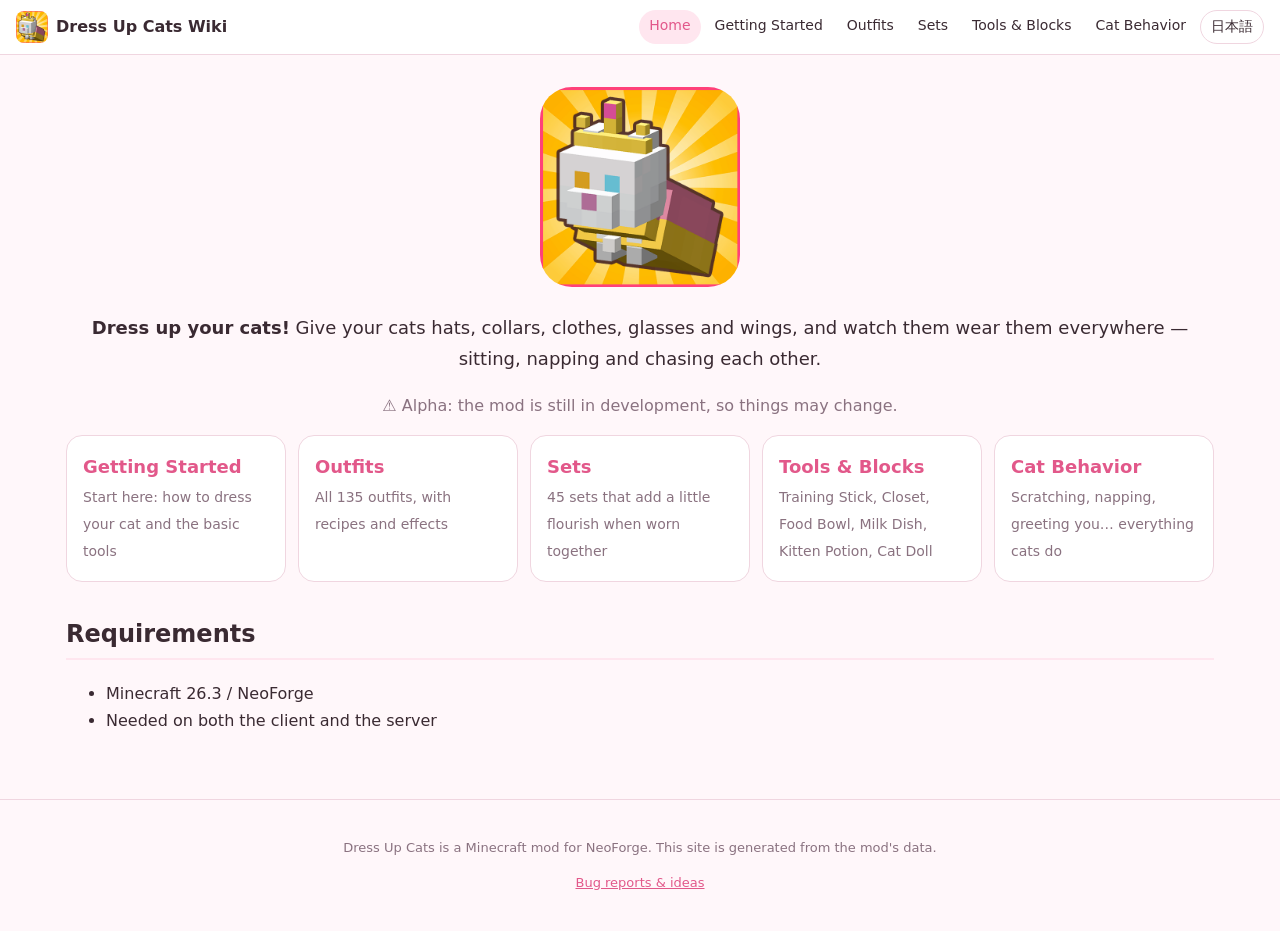
==== en/index.html @ b52ef689 "Jetpack; strays no longer spawn dressed" ====
<!doctype html>
<html lang="en"><head><meta charset="utf-8"><meta name="viewport" content="width=device-width,initial-scale=1">
<title>Dress Up Cats Wiki</title><link rel="icon" href="../img/logo.png"><link rel="stylesheet" href="../style.css"></head>
<body><header><a class="brand" href="index.html"><img src="../img/logo.png" alt="">Dress Up Cats Wiki</a>
<nav><a href="index.html" class=on>Home</a><a href="guide.html">Getting Started</a><a href="outfits.html">Outfits</a><a href="sets.html">Sets</a><a href="items.html">Tools &amp; Blocks</a><a href="cats.html">Cat Behavior</a><a class="lang" href="../ja/index.html">日本語</a></nav></header>
<main><div class="hero"><img src="../img/logo.png" alt=""></div>
<p class="lead"><b>Dress up your cats!</b> Give your cats hats, collars, clothes, glasses and wings, and watch them wear them everywhere — sitting, napping and chasing each other.</p>
<p class="note">⚠️ Alpha: the mod is still in development, so things may change.</p>
<ul class="tiles">
<li><a href="guide.html"><b>Getting Started</b><span>Start here: how to dress your cat and the basic tools</span></a></li>
<li><a href="outfits.html"><b>Outfits</b><span>All 135 outfits, with recipes and effects</span></a></li>
<li><a href="sets.html"><b>Sets</b><span>45 sets that add a little flourish when worn together</span></a></li>
<li><a href="items.html"><b>Tools & Blocks</b><span>Training Stick, Closet, Food Bowl, Milk Dish, Kitten Potion, Cat Doll</span></a></li>
<li><a href="cats.html"><b>Cat Behavior</b><span>Scratching, napping, greeting you… everything cats do</span></a></li>
</ul>
<h2>Requirements</h2>
<ul><li>Minecraft 26.3 / NeoForge</li><li>Needed on both the client and the server</li></ul>
</main>
<footer><p>Dress Up Cats is a Minecraft mod for NeoForge. This site is generated from the mod&#x27;s data.</p><p><a href="https://github.com/n1001c/DressUpCats-wiki/issues">Bug reports &amp; ideas</a></p></footer>
<script src="../site.js"></script></body></html>
---- style.css ----
:root{--bg:#fff7fa;--card:#fff;--ink:#3a2a32;--mute:#8a7280;--line:#f0d6e0;--accent:#e2588a;--soft:#ffe6ef;--pic:#fdeef4}
@media (prefers-color-scheme:dark){:root{--bg:#1d171a;--card:#2a2226;--ink:#f3e6ec;--mute:#b49aa6;--line:#43363c;--accent:#ff86b0;--soft:#3a2a31;--pic:#33282d}}
*{box-sizing:border-box}body{margin:0;background:var(--bg);color:var(--ink);font:16px/1.7 system-ui,"Hiragino Sans","Yu Gothic UI",sans-serif}
a{color:var(--accent)}header{position:sticky;top:0;z-index:5;display:flex;flex-wrap:wrap;gap:8px 16px;align-items:center;justify-content:space-between;padding:10px 16px;background:var(--card);border-bottom:1px solid var(--line)}
.brand{display:flex;gap:8px;align-items:center;font-weight:700;color:var(--ink);text-decoration:none}.brand img{width:32px;height:32px;border-radius:8px}
nav{display:flex;flex-wrap:wrap;gap:4px}nav a{padding:4px 10px;border-radius:99px;text-decoration:none;color:var(--ink);font-size:14px}nav a.on,nav a:hover{background:var(--soft);color:var(--accent)}nav a.lang{border:1px solid var(--line)}
main{max-width:1180px;margin:0 auto;padding:16px 16px 48px}h1{font-size:28px;margin:12px 0}h2{margin-top:32px;border-bottom:2px solid var(--soft);padding-bottom:4px}
.hero{text-align:center}.hero img{width:200px;border-radius:32px;margin-top:16px}.lead{font-size:18px;text-align:center}.note{text-align:center;color:var(--mute)}
.tiles{list-style:none;padding:0;display:grid;grid-template-columns:repeat(auto-fill,minmax(220px,1fr));gap:12px}.tiles a{display:block;height:100%;padding:16px;border-radius:16px;background:var(--card);border:1px solid var(--line);text-decoration:none;color:var(--ink)}.tiles a:hover{border-color:var(--accent)}.tiles b{display:block;color:var(--accent);font-size:18px}.tiles span{font-size:14px;color:var(--mute)}
.filters{position:sticky;top:58px;z-index:4;display:flex;flex-wrap:wrap;gap:6px;padding:8px 0;background:var(--bg)}.filters input{flex:1 1 200px;padding:6px 12px;border-radius:99px;border:1px solid var(--line);background:var(--card);color:var(--ink);font:inherit}
.filters button{padding:4px 12px;border-radius:99px;border:1px solid var(--line);background:var(--card);color:var(--ink);font:inherit;cursor:pointer}.filters button.on{background:var(--accent);border-color:var(--accent);color:#fff}
.cards{display:grid;grid-template-columns:repeat(auto-fill,minmax(250px,1fr));gap:12px}.card{background:var(--card);border:1px solid var(--line);border-radius:16px;padding:12px;scroll-margin-top:120px}.card:target{outline:3px solid var(--accent)}
.pics{position:relative;background:var(--pic);border-radius:12px;text-align:center}.worn{width:180px;height:180px;display:block;margin:0 auto}.pics .icon{position:absolute;left:8px;bottom:8px;width:40px;height:40px;background:var(--card);border-radius:8px;padding:4px}
.icon{image-rendering:pixelated}.card h3{margin:8px 0 4px;font-size:17px}.card p{margin:2px 0;font-size:14px}
.tag{display:inline-block;font-size:12px;padding:0 8px;border-radius:99px;background:var(--soft);margin-right:4px}.effect{color:var(--ink)}
.recipe{margin-top:10px;font-size:13px}.craft{display:inline-flex;align-items:center;gap:8px;padding:6px;border-radius:6px;background:#c6c6c6}
.grid{display:grid;grid-template-columns:repeat(3,40px);grid-template-rows:repeat(3,40px);gap:2px}.grid span,.result{display:flex;align-items:center;justify-content:center;background:#8b8b8b;box-shadow:inset 2px 2px #373737,inset -2px -2px #fff}
.grid img{width:32px;height:32px;image-rendering:pixelated}.arrow{font-size:22px;color:#6b6b6b}.result{width:52px;height:52px}.result img{width:40px;height:40px}
.legend{list-style:none;margin:6px 0 0;padding:0}.legend li{display:flex;gap:6px;align-items:center;margin-bottom:2px;line-height:1.3}.legend img{width:22px;height:22px;image-rendering:pixelated;flex:none}.hint{color:var(--mute);margin:0}
.pieces{display:flex;flex-wrap:wrap;gap:6px;margin-top:6px}.piece{display:flex;align-items:center;gap:4px;font-size:13px;padding:2px 8px 2px 2px;border-radius:99px;background:var(--soft);text-decoration:none;color:var(--ink)}.piece img{width:24px;height:24px;image-rendering:pixelated}
.tool{display:flex;gap:16px;align-items:flex-start;background:var(--card);border:1px solid var(--line);border-radius:16px;padding:16px;margin-bottom:12px;scroll-margin-top:80px}.tool h2{margin-top:0;border:0}.icon.big{width:64px;height:64px;flex:none}
dl{display:grid;grid-template-columns:minmax(120px,240px) 1fr;gap:6px 16px}dt{font-weight:700}dd{margin:0}
table{border-collapse:collapse;width:100%;background:var(--card);border-radius:12px;overflow:hidden}td{padding:8px 12px;border-bottom:1px solid var(--line)}td.num{text-align:right;font-weight:700;color:var(--accent)}
footer{text-align:center;color:var(--mute);font-size:13px;padding:24px 16px;border-top:1px solid var(--line)}
@media (max-width:640px){dl{grid-template-columns:1fr}dd{margin-bottom:8px}.tool{flex-direction:column}header{position:static}.filters{top:0}}
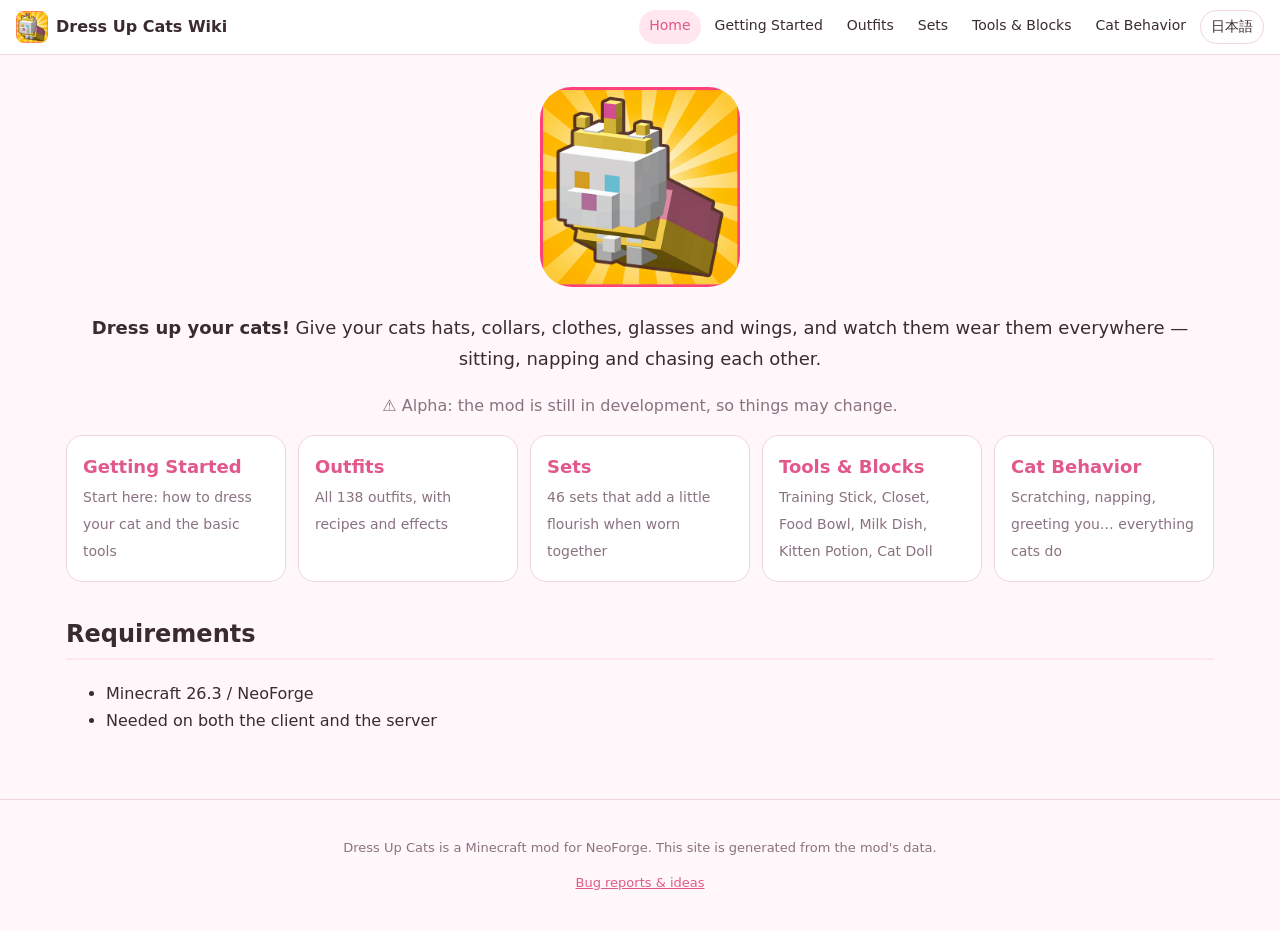
==== commit 0747ed95: "ゆめかわうさぎセットを追加" ====
--- a/en/index.html
+++ b/en/index.html
@@ -8,8 +8,8 @@
 <p class="note">⚠️ Alpha: the mod is still in development, so things may change.</p>
 <ul class="tiles">
 <li><a href="guide.html"><b>Getting Started</b><span>Start here: how to dress your cat and the basic tools</span></a></li>
-<li><a href="outfits.html"><b>Outfits</b><span>All 135 outfits, with recipes and effects</span></a></li>
-<li><a href="sets.html"><b>Sets</b><span>45 sets that add a little flourish when worn together</span></a></li>
+<li><a href="outfits.html"><b>Outfits</b><span>All 138 outfits, with recipes and effects</span></a></li>
+<li><a href="sets.html"><b>Sets</b><span>46 sets that add a little flourish when worn together</span></a></li>
 <li><a href="items.html"><b>Tools & Blocks</b><span>Training Stick, Closet, Food Bowl, Milk Dish, Kitten Potion, Cat Doll</span></a></li>
 <li><a href="cats.html"><b>Cat Behavior</b><span>Scratching, napping, greeting you… everything cats do</span></a></li>
 </ul>
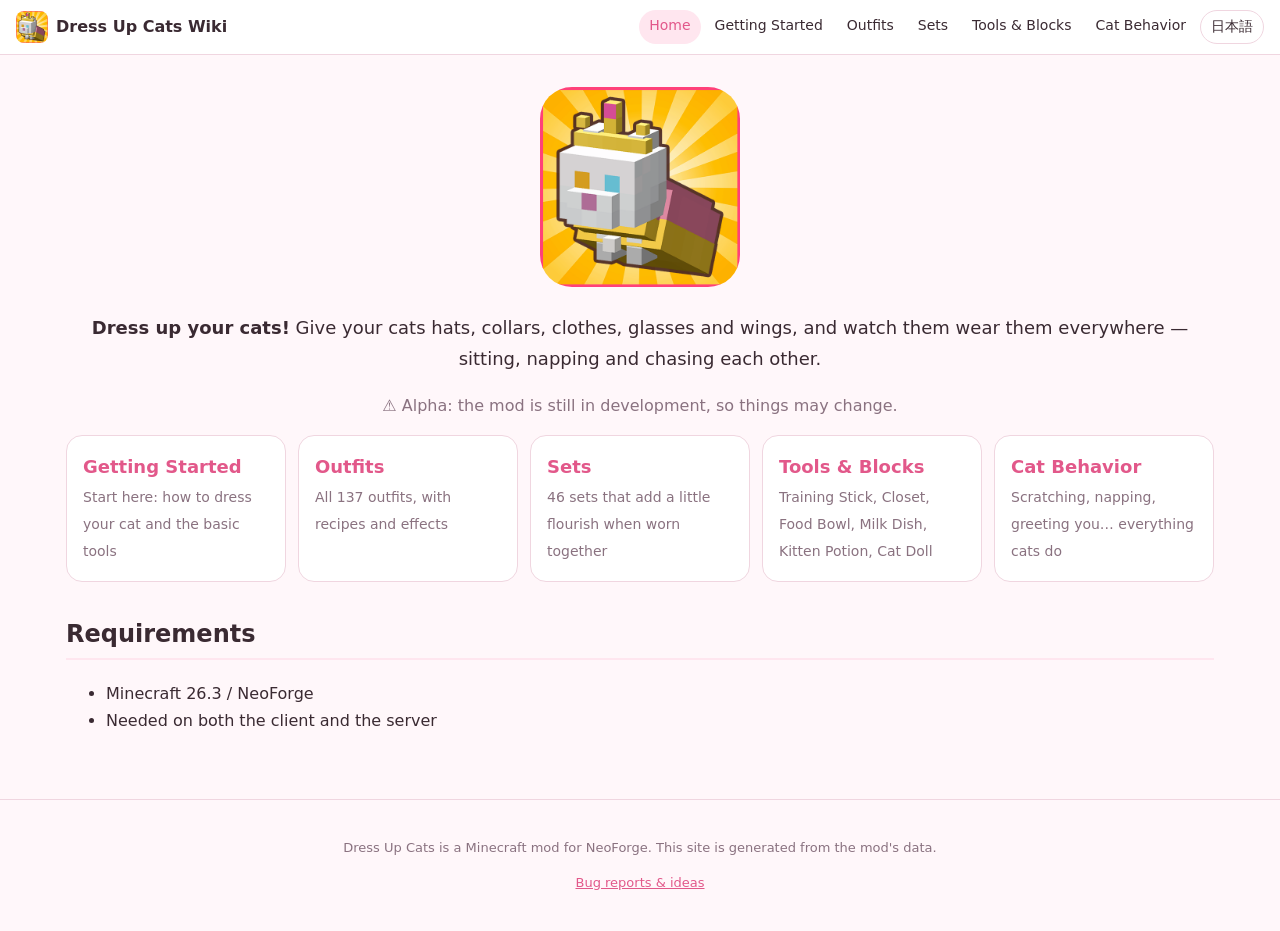
==== commit 8a87730c: "ゆめかわセットからうさ耳フードを外す" ====
--- a/en/index.html
+++ b/en/index.html
@@ -8,7 +8,7 @@
 <p class="note">⚠️ Alpha: the mod is still in development, so things may change.</p>
 <ul class="tiles">
 <li><a href="guide.html"><b>Getting Started</b><span>Start here: how to dress your cat and the basic tools</span></a></li>
-<li><a href="outfits.html"><b>Outfits</b><span>All 138 outfits, with recipes and effects</span></a></li>
+<li><a href="outfits.html"><b>Outfits</b><span>All 137 outfits, with recipes and effects</span></a></li>
 <li><a href="sets.html"><b>Sets</b><span>46 sets that add a little flourish when worn together</span></a></li>
 <li><a href="items.html"><b>Tools & Blocks</b><span>Training Stick, Closet, Food Bowl, Milk Dish, Kitten Potion, Cat Doll</span></a></li>
 <li><a href="cats.html"><b>Cat Behavior</b><span>Scratching, napping, greeting you… everything cats do</span></a></li>
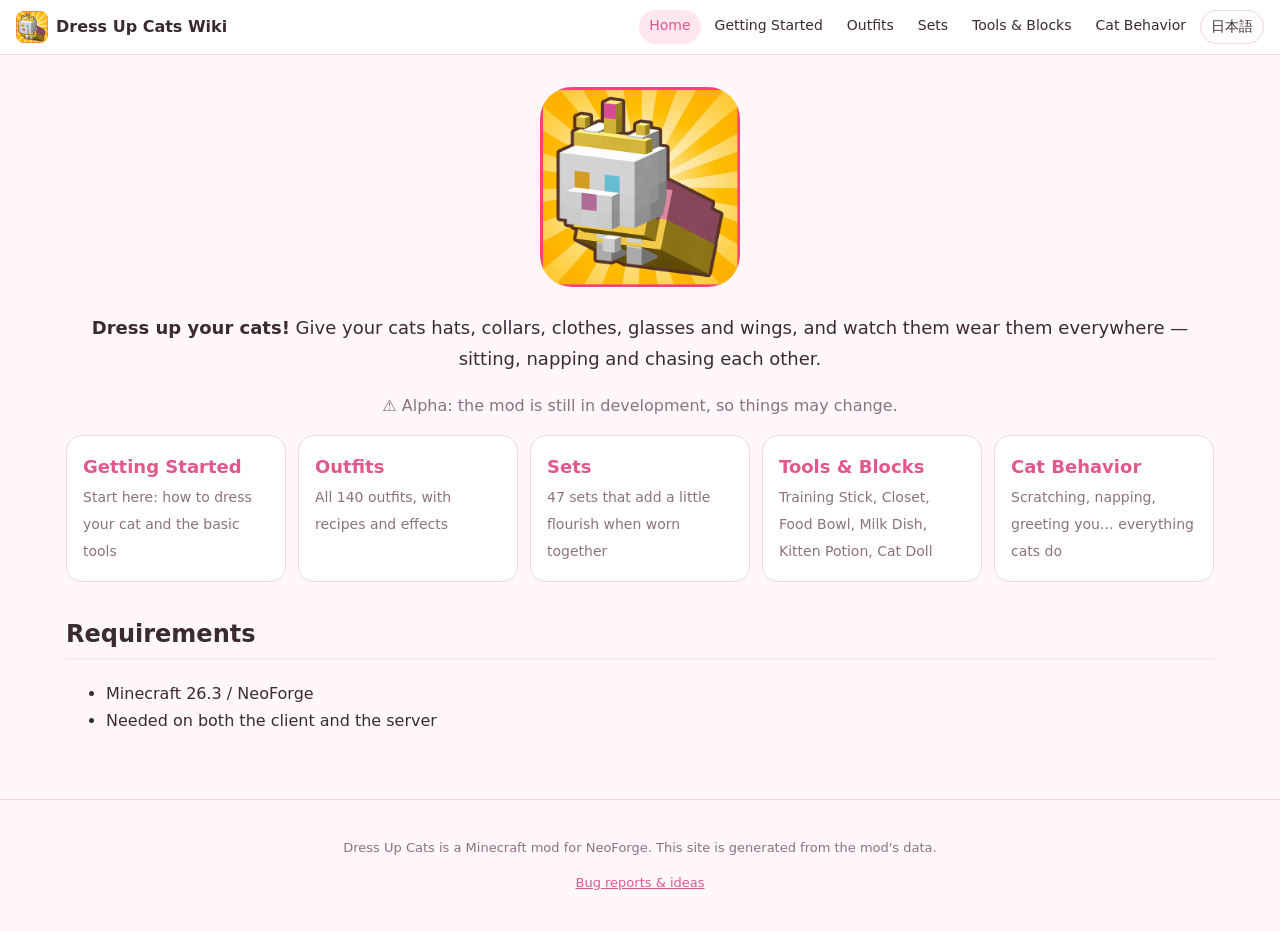
==== commit a967a245: "木こりセットとコックセットの料理機能を追加" ====
--- a/en/index.html
+++ b/en/index.html
@@ -8,8 +8,8 @@
 <p class="note">⚠️ Alpha: the mod is still in development, so things may change.</p>
 <ul class="tiles">
 <li><a href="guide.html"><b>Getting Started</b><span>Start here: how to dress your cat and the basic tools</span></a></li>
-<li><a href="outfits.html"><b>Outfits</b><span>All 137 outfits, with recipes and effects</span></a></li>
-<li><a href="sets.html"><b>Sets</b><span>46 sets that add a little flourish when worn together</span></a></li>
+<li><a href="outfits.html"><b>Outfits</b><span>All 140 outfits, with recipes and effects</span></a></li>
+<li><a href="sets.html"><b>Sets</b><span>47 sets that add a little flourish when worn together</span></a></li>
 <li><a href="items.html"><b>Tools & Blocks</b><span>Training Stick, Closet, Food Bowl, Milk Dish, Kitten Potion, Cat Doll</span></a></li>
 <li><a href="cats.html"><b>Cat Behavior</b><span>Scratching, napping, greeting you… everything cats do</span></a></li>
 </ul>
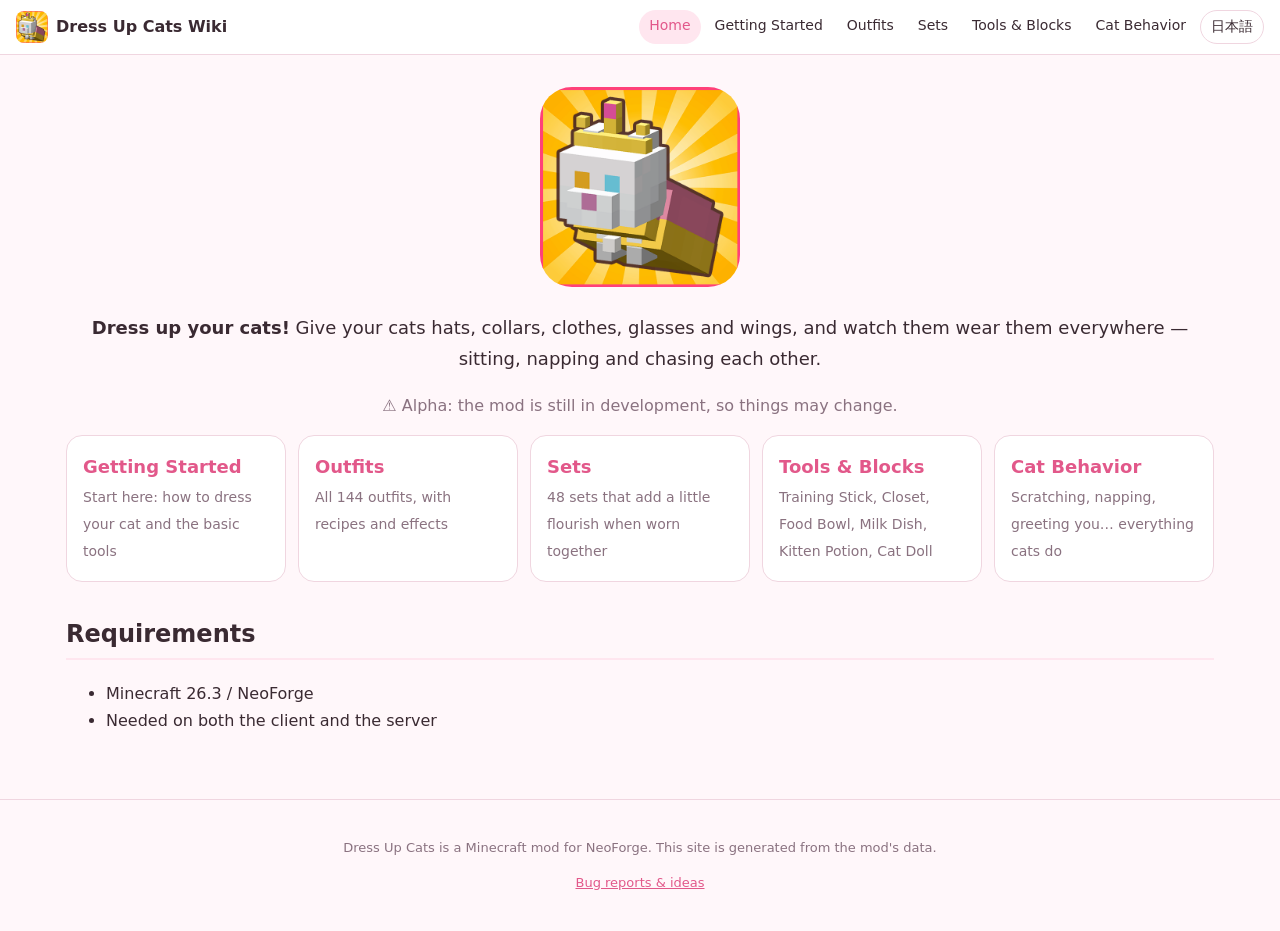
==== commit b0cd116f: "ハンバーガーセット、ピザ、ケーキ帽子を追加 Co-Authored-By: Claude Opus 5.5 <noreply@anthropic.com>" ====
--- a/en/index.html
+++ b/en/index.html
@@ -8,8 +8,8 @@
 <p class="note">⚠️ Alpha: the mod is still in development, so things may change.</p>
 <ul class="tiles">
 <li><a href="guide.html"><b>Getting Started</b><span>Start here: how to dress your cat and the basic tools</span></a></li>
-<li><a href="outfits.html"><b>Outfits</b><span>All 140 outfits, with recipes and effects</span></a></li>
-<li><a href="sets.html"><b>Sets</b><span>47 sets that add a little flourish when worn together</span></a></li>
+<li><a href="outfits.html"><b>Outfits</b><span>All 144 outfits, with recipes and effects</span></a></li>
+<li><a href="sets.html"><b>Sets</b><span>48 sets that add a little flourish when worn together</span></a></li>
 <li><a href="items.html"><b>Tools & Blocks</b><span>Training Stick, Closet, Food Bowl, Milk Dish, Kitten Potion, Cat Doll</span></a></li>
 <li><a href="cats.html"><b>Cat Behavior</b><span>Scratching, napping, greeting you… everything cats do</span></a></li>
 </ul>
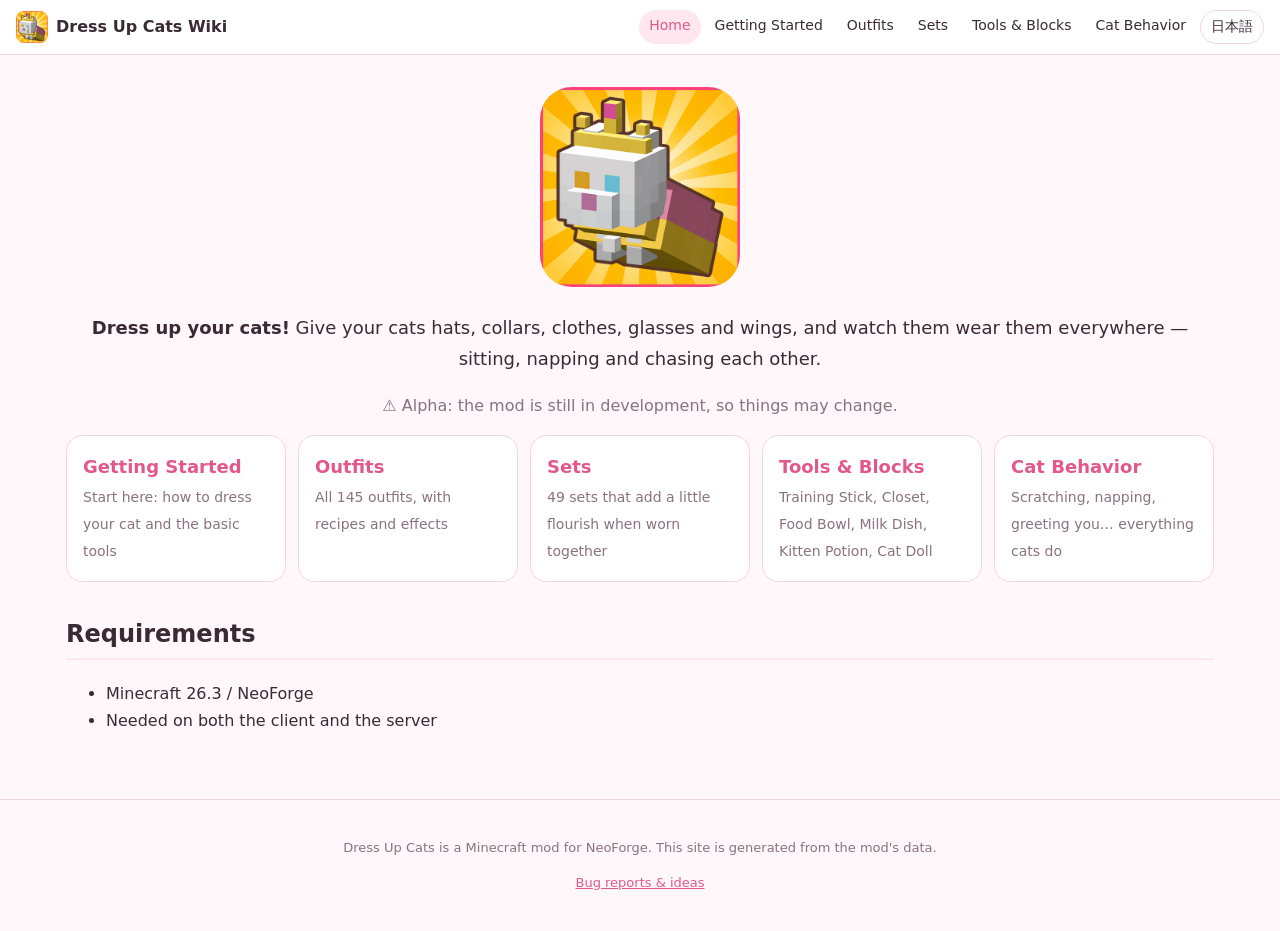
==== commit 55decf1c: "マカロンとお菓子の国セットを追加 Co-Authored-By: Claude Opus 5.5 <noreply@anthropic.com>" ====
--- a/en/index.html
+++ b/en/index.html
@@ -8,8 +8,8 @@
 <p class="note">⚠️ Alpha: the mod is still in development, so things may change.</p>
 <ul class="tiles">
 <li><a href="guide.html"><b>Getting Started</b><span>Start here: how to dress your cat and the basic tools</span></a></li>
-<li><a href="outfits.html"><b>Outfits</b><span>All 144 outfits, with recipes and effects</span></a></li>
-<li><a href="sets.html"><b>Sets</b><span>48 sets that add a little flourish when worn together</span></a></li>
+<li><a href="outfits.html"><b>Outfits</b><span>All 145 outfits, with recipes and effects</span></a></li>
+<li><a href="sets.html"><b>Sets</b><span>49 sets that add a little flourish when worn together</span></a></li>
 <li><a href="items.html"><b>Tools & Blocks</b><span>Training Stick, Closet, Food Bowl, Milk Dish, Kitten Potion, Cat Doll</span></a></li>
 <li><a href="cats.html"><b>Cat Behavior</b><span>Scratching, napping, greeting you… everything cats do</span></a></li>
 </ul>
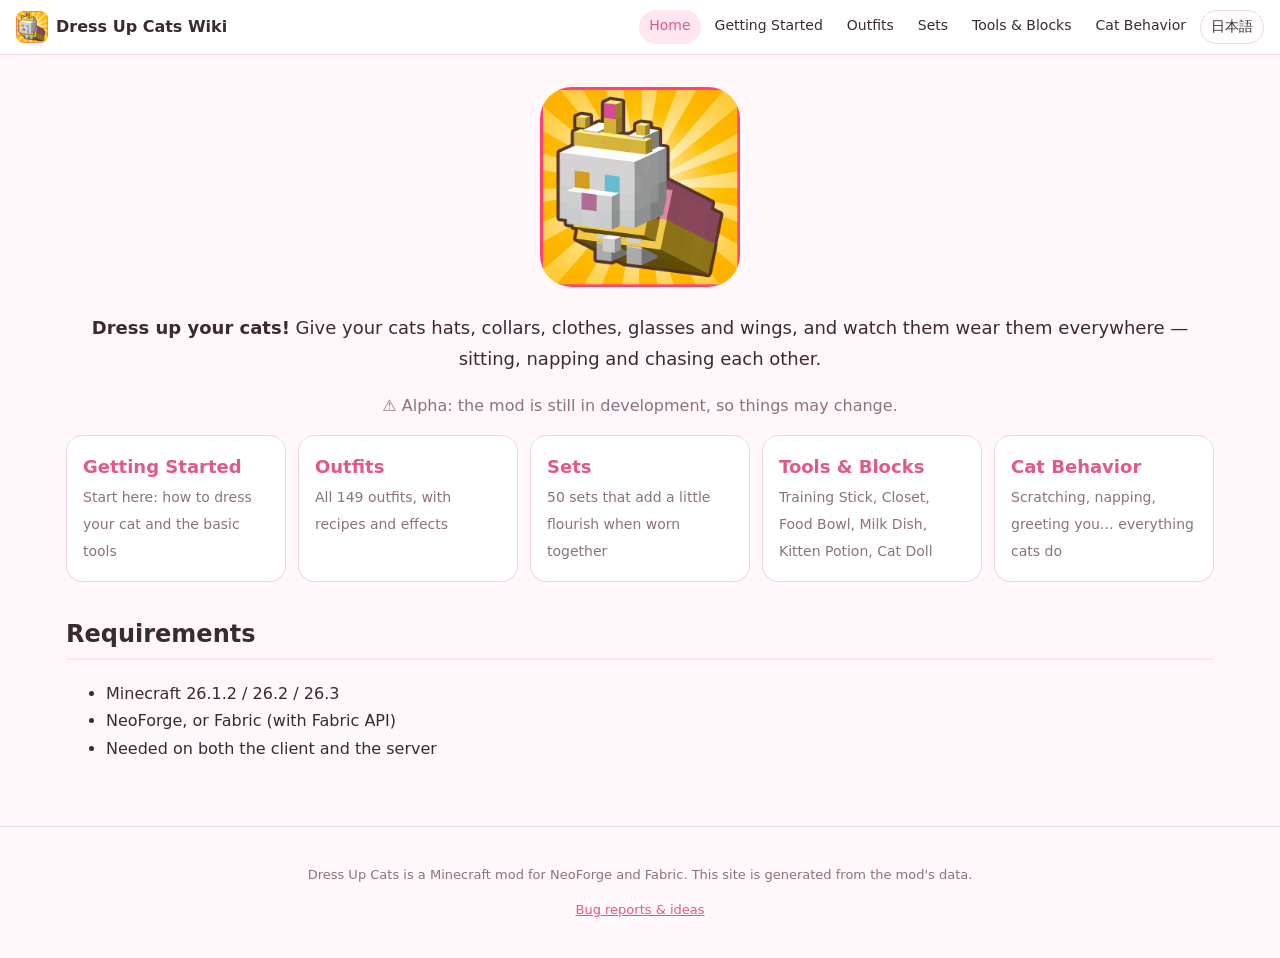
==== commit 62243d50: "Fabric版と26.1.2・26.2への対応を追記、エンダーチェストのアイコンを追加" ====
--- a/en/index.html
+++ b/en/index.html
@@ -8,13 +8,13 @@
 <p class="note">⚠️ Alpha: the mod is still in development, so things may change.</p>
 <ul class="tiles">
 <li><a href="guide.html"><b>Getting Started</b><span>Start here: how to dress your cat and the basic tools</span></a></li>
-<li><a href="outfits.html"><b>Outfits</b><span>All 145 outfits, with recipes and effects</span></a></li>
-<li><a href="sets.html"><b>Sets</b><span>49 sets that add a little flourish when worn together</span></a></li>
+<li><a href="outfits.html"><b>Outfits</b><span>All 149 outfits, with recipes and effects</span></a></li>
+<li><a href="sets.html"><b>Sets</b><span>50 sets that add a little flourish when worn together</span></a></li>
 <li><a href="items.html"><b>Tools & Blocks</b><span>Training Stick, Closet, Food Bowl, Milk Dish, Kitten Potion, Cat Doll</span></a></li>
 <li><a href="cats.html"><b>Cat Behavior</b><span>Scratching, napping, greeting you… everything cats do</span></a></li>
 </ul>
 <h2>Requirements</h2>
-<ul><li>Minecraft 26.3 / NeoForge</li><li>Needed on both the client and the server</li></ul>
+<ul><li>Minecraft 26.1.2 / 26.2 / 26.3</li><li>NeoForge, or Fabric (with Fabric API)</li><li>Needed on both the client and the server</li></ul>
 </main>
-<footer><p>Dress Up Cats is a Minecraft mod for NeoForge. This site is generated from the mod&#x27;s data.</p><p><a href="https://github.com/n1001c/DressUpCats-wiki/issues">Bug reports &amp; ideas</a></p></footer>
+<footer><p>Dress Up Cats is a Minecraft mod for NeoForge and Fabric. This site is generated from the mod&#x27;s data.</p><p><a href="https://github.com/n1001c/DressUpCats-wiki/issues">Bug reports &amp; ideas</a></p></footer>
 <script src="../site.js"></script></body></html>
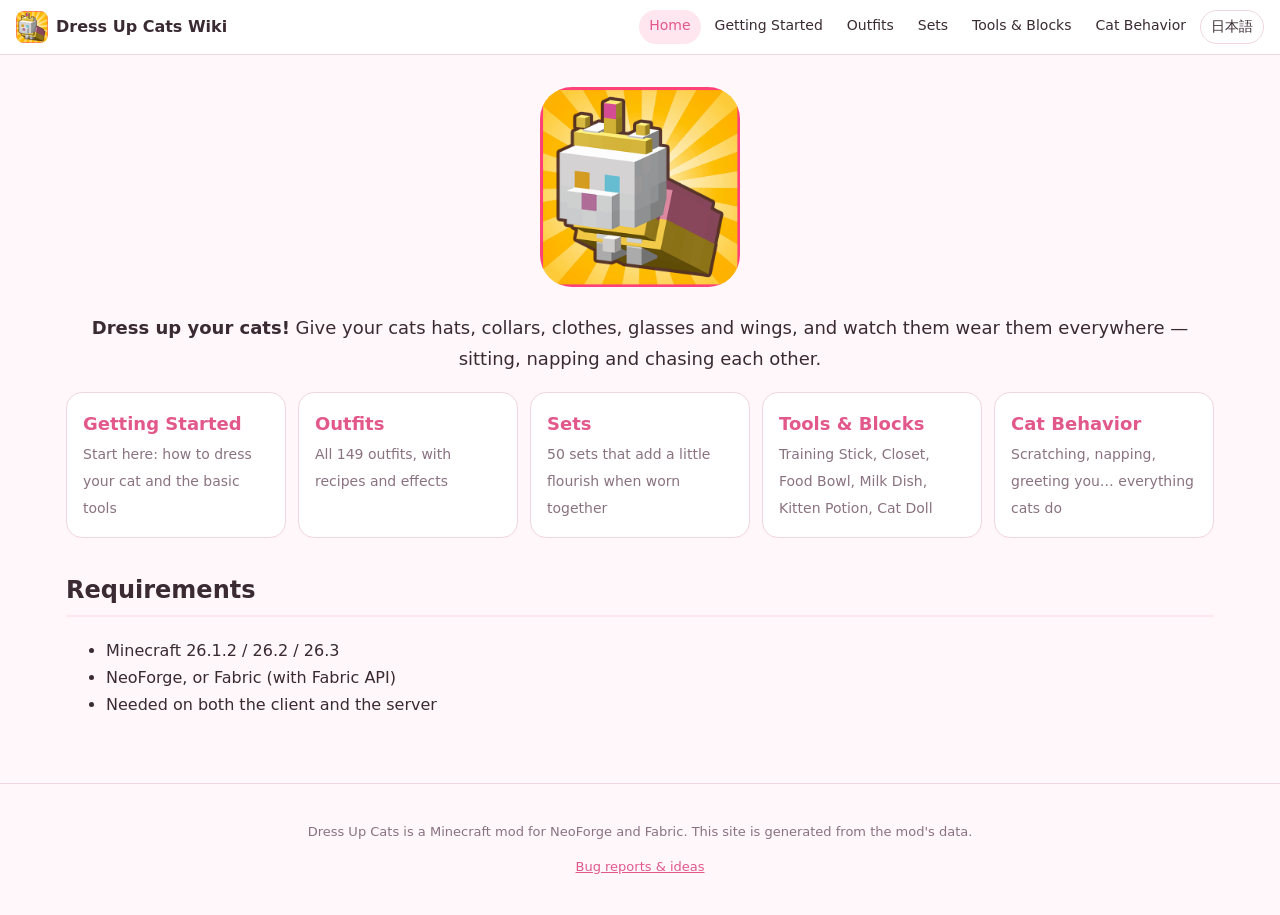
==== commit 3dfa672d: "正式版1.0.0：アルファ版の注意書きを外す" ====
--- a/en/index.html
+++ b/en/index.html
@@ -5,7 +5,6 @@
 <nav><a href="index.html" class=on>Home</a><a href="guide.html">Getting Started</a><a href="outfits.html">Outfits</a><a href="sets.html">Sets</a><a href="items.html">Tools &amp; Blocks</a><a href="cats.html">Cat Behavior</a><a class="lang" href="../ja/index.html">日本語</a></nav></header>
 <main><div class="hero"><img src="../img/logo.png" alt=""></div>
 <p class="lead"><b>Dress up your cats!</b> Give your cats hats, collars, clothes, glasses and wings, and watch them wear them everywhere — sitting, napping and chasing each other.</p>
-<p class="note">⚠️ Alpha: the mod is still in development, so things may change.</p>
 <ul class="tiles">
 <li><a href="guide.html"><b>Getting Started</b><span>Start here: how to dress your cat and the basic tools</span></a></li>
 <li><a href="outfits.html"><b>Outfits</b><span>All 149 outfits, with recipes and effects</span></a></li>
